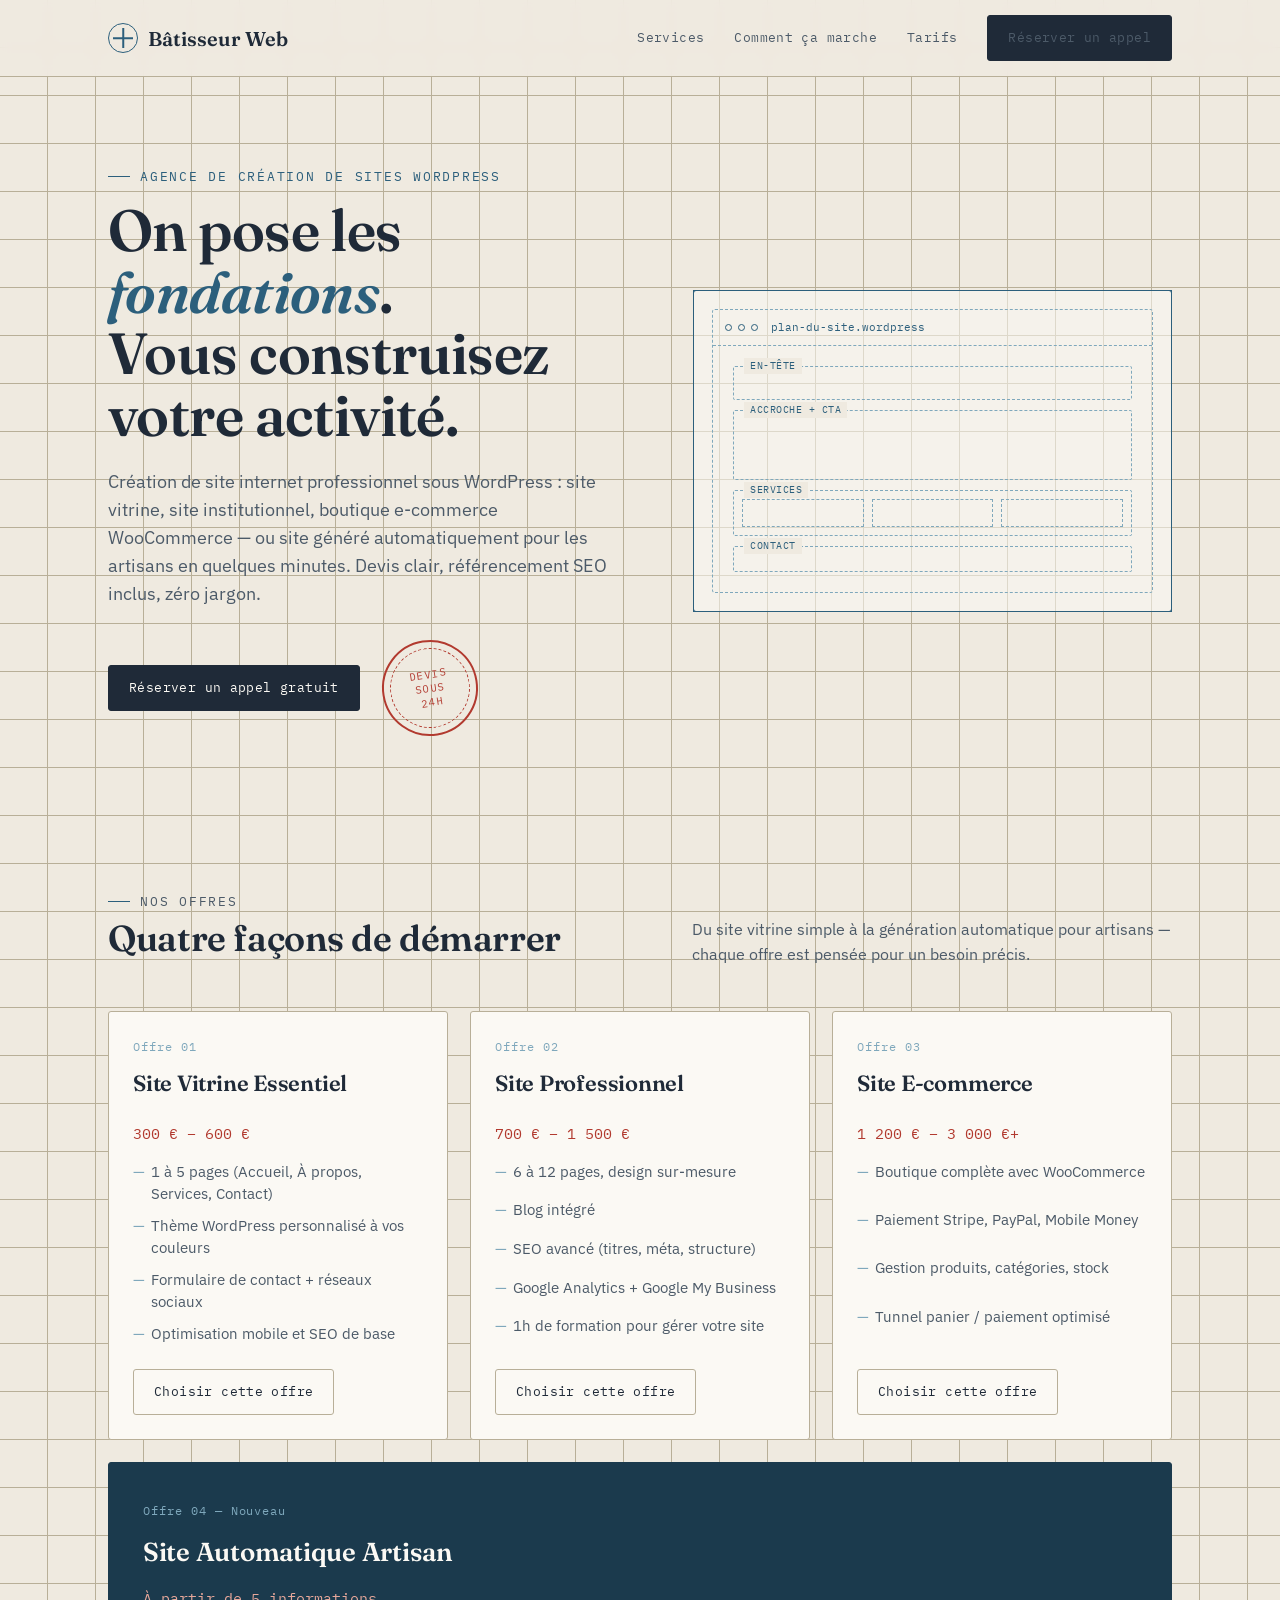
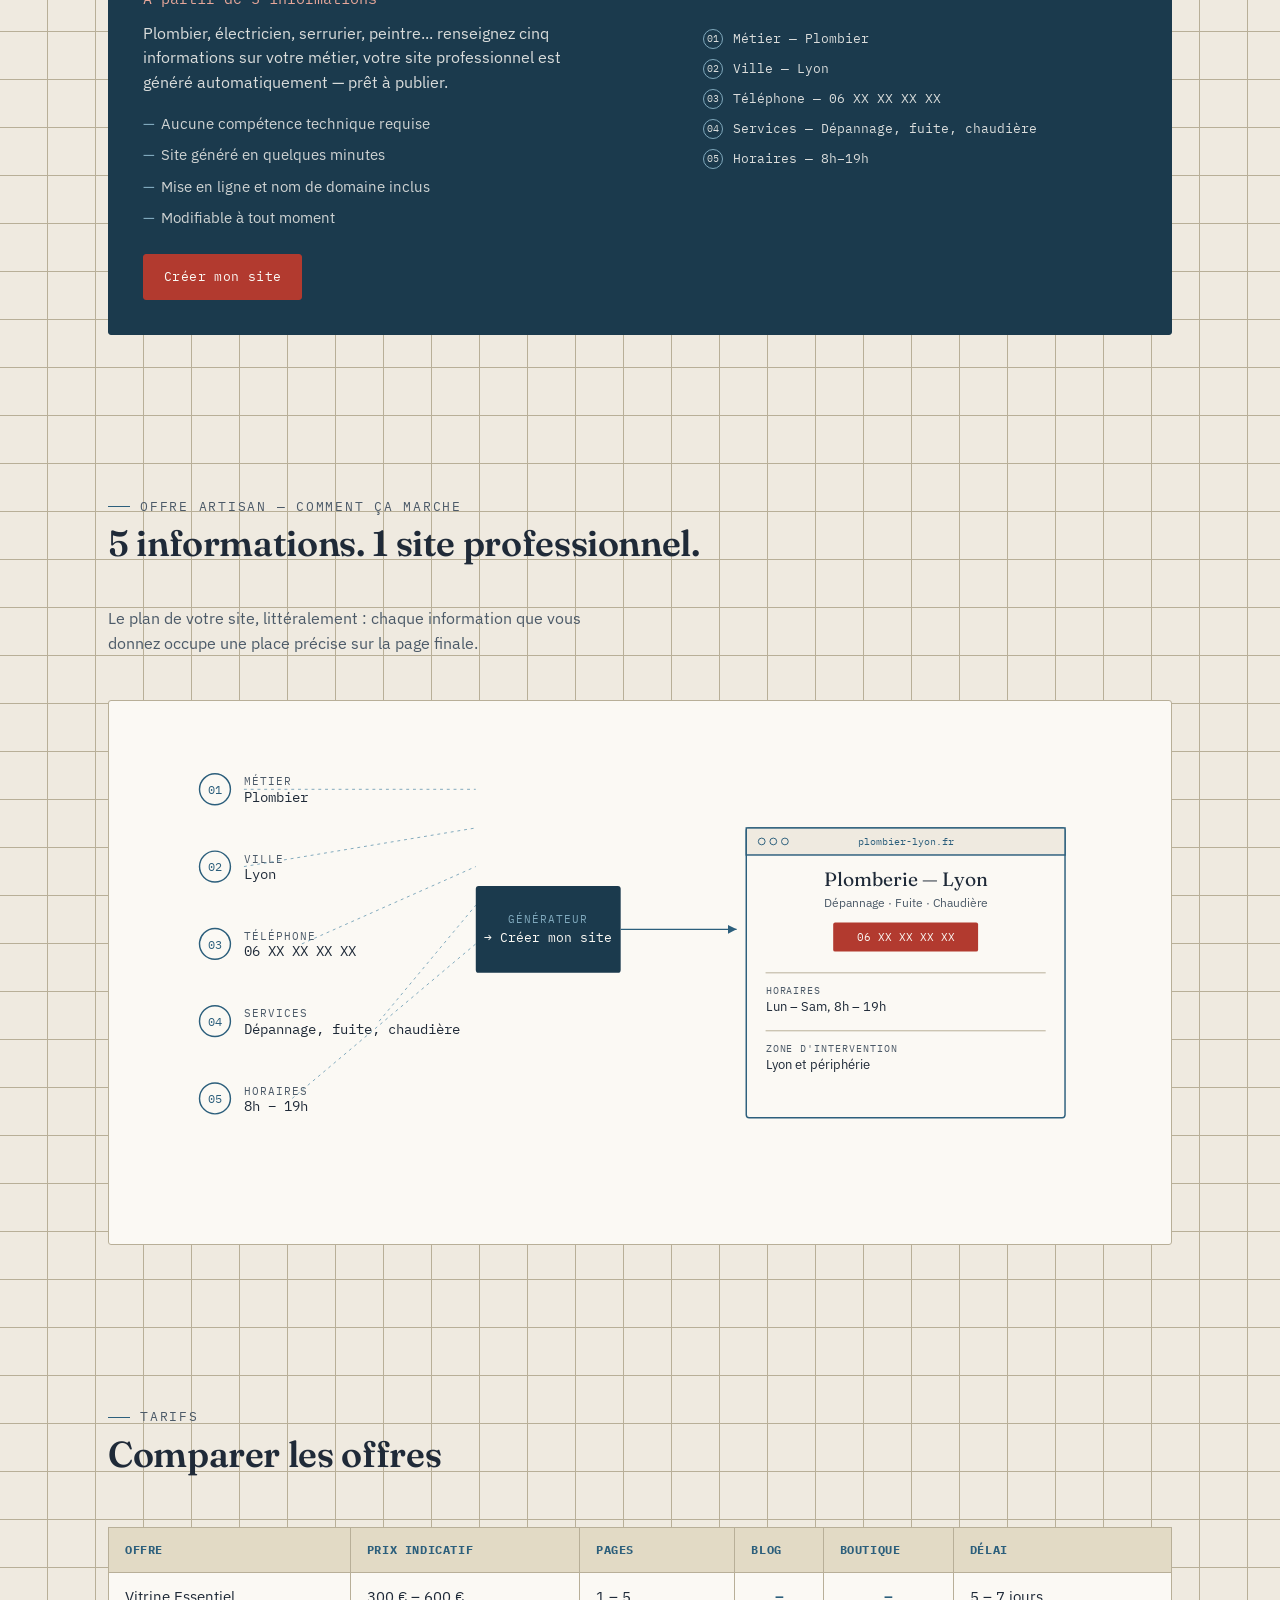
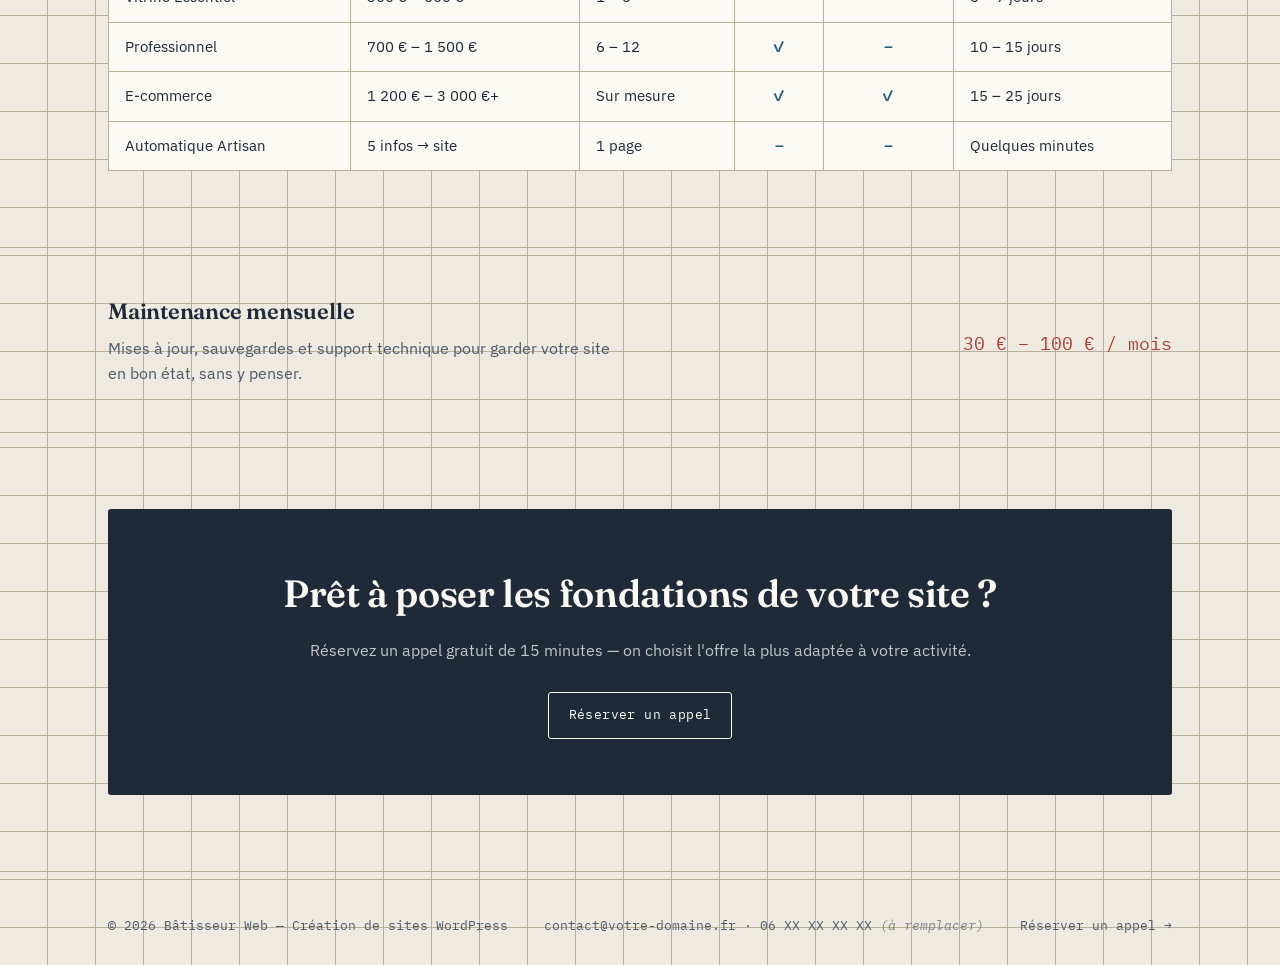
==== index.html @ 996fd353 "update profil" ====
<!DOCTYPE html>
<html lang="fr">
<head>
<meta charset="UTF-8">
<meta name="viewport" content="width=device-width, initial-scale=1.0">
<title>Création de Site WordPress Professionnel | Vitrine, E-commerce & Artisan — Bâtisseur Web</title>
<meta name="description" content="Agence de création de sites WordPress : site vitrine, site professionnel, boutique e-commerce et création automatique de site pour artisans (plombier, électricien, serrurier...). Devis gratuit sous 24h.">
<meta name="keywords" content="création site internet, création site wordpress, agence web, site vitrine professionnel, site e-commerce woocommerce, création site pour artisan, développeur wordpress, référencement seo, devis site internet gratuit">
<meta name="robots" content="index, follow">
<meta name="author" content="Bâtisseur Web">
<link rel="canonical" href="https://www.batisseur-web.fr/">

<!-- Open Graph / réseaux sociaux -->
<meta property="og:type" content="website">
<meta property="og:site_name" content="Bâtisseur Web">
<meta property="og:title" content="Création de Site WordPress Professionnel — Bâtisseur Web">
<meta property="og:description" content="Site vitrine, site professionnel, e-commerce ou site généré automatiquement pour artisans. Devis gratuit sous 24h.">
<meta property="og:url" content="https://www.batisseur-web.fr/">
<meta property="og:locale" content="fr_FR">
<meta name="twitter:card" content="summary">
<meta name="twitter:title" content="Création de Site WordPress Professionnel — Bâtisseur Web">
<meta name="twitter:description" content="Site vitrine, site professionnel, e-commerce ou site généré automatiquement pour artisans. Devis gratuit sous 24h.">

<!-- Chargement des polices sans bloquer le rendu (préconnexion + swap) -->
<link rel="preconnect" href="https://fonts.googleapis.com">
<link rel="preconnect" href="https://fonts.gstatic.com" crossorigin>
<link rel="preload" as="style" href="https://fonts.googleapis.com/css2?family=Fraunces:opsz,wght@9..144,400;9..144,600&family=IBM+Plex+Mono:wght@400;500;600&family=IBM+Plex+Sans:wght@400;500;600&display=swap">
<link rel="stylesheet" href="https://fonts.googleapis.com/css2?family=Fraunces:opsz,wght@9..144,400;9..144,600&family=IBM+Plex+Mono:wght@400;500;600&family=IBM+Plex+Sans:wght@400;500;600&display=swap" media="print" onload="this.media='all'">
<noscript><link rel="stylesheet" href="https://fonts.googleapis.com/css2?family=Fraunces:opsz,wght@9..144,400;9..144,600&family=IBM+Plex+Mono:wght@400;500;600&family=IBM+Plex+Sans:wght@400;500;600&display=swap"></noscript>

<link rel="stylesheet" href="styles.css">

<script type="application/ld+json">
{
  "@context": "https://schema.org",
  "@type": "ProfessionalService",
  "name": "Bâtisseur Web",
  "description": "Agence de création de sites WordPress : site vitrine, site professionnel, boutique e-commerce et génération automatique de site pour artisans.",
  "url": "https://www.batisseur-web.fr/",
  "areaServed": "FR",
  "priceRange": "300€ - 3000€",
  "makesOffer": [
    { "@type": "Offer", "itemOffered": { "@type": "Service", "name": "Site Vitrine Essentiel" } },
    { "@type": "Offer", "itemOffered": { "@type": "Service", "name": "Site Professionnel" } },
    { "@type": "Offer", "itemOffered": { "@type": "Service", "name": "Site E-commerce WooCommerce" } },
    { "@type": "Offer", "itemOffered": { "@type": "Service", "name": "Site Automatique pour Artisans" } }
  ]
}
</script>
</head>
<body>

<header class="site-header">
  <div class="wrap">
    <a href="index.html" class="logo"><span class="mark"></span>Bâtisseur Web</a>
    <nav class="main-nav" id="mainNav">
      <a href="#services">Services</a>
      <a href="#comment-ca-marche">Comment ça marche</a>
      <a href="#tarifs">Tarifs</a>
      <a href="reservation.html" class="btn btn-primary">Réserver un appel</a>
    </nav>
    <button class="nav-toggle" id="navToggle" aria-label="Ouvrir le menu" aria-expanded="false"><span></span></button>
  </div>
</header>

<main>

  <!-- HERO -->
  <section class="hero">
    <div class="wrap hero-grid">
      <div>
        <p class="eyebrow">Agence de création de sites WordPress</p>
        <h1>On pose les <em>fondations</em>.<br>Vous construisez votre activité.</h1>
        <p class="lead">Création de site internet professionnel sous WordPress : site vitrine, site institutionnel, boutique e-commerce WooCommerce — ou site généré automatiquement pour les artisans en quelques minutes. Devis clair, référencement SEO inclus, zéro jargon.</p>
        <div class="hero-ctas">
          <a href="reservation.html" class="btn btn-primary">Réserver un appel gratuit</a>
          <div class="stamp-badge">Devis<br>sous<br>24h</div>
        </div>
      </div>

      <div class="blueprint-card">
        <div class="corner-marks"><span></span><span></span><span></span><span></span></div>
        <div class="browser-frame">
          <div class="browser-bar"><span class="dot"></span><span class="dot"></span><span class="dot"></span>&nbsp;plan-du-site.wordpress</div>
          <div class="browser-body">
            <div class="bp-block header"><span class="tag">EN-TÊTE</span></div>
            <div class="bp-block hero-block"><span class="tag">ACCROCHE + CTA</span></div>
            <div class="bp-block grid3"><span class="tag">SERVICES</span><div></div><div></div><div></div></div>
            <div class="bp-block footer"><span class="tag">CONTACT</span></div>
          </div>
        </div>
      </div>
    </div>
  </section>

  <!-- SERVICES -->
  <section id="services">
    <div class="wrap">
      <div class="section-head">
        <div>
          <p class="eyebrow">Nos offres</p>
          <h2>Quatre façons de démarrer</h2>
        </div>
        <p>Du site vitrine simple à la génération automatique pour artisans — chaque offre est pensée pour un besoin précis.</p>
      </div>

      <div class="services-grid">

        <div class="card">
          <span class="num">Offre 01</span>
          <h3>Site Vitrine Essentiel</h3>
          <p class="price">300 € – 600 €</p>
          <ul>
            <li>1 à 5 pages (Accueil, À propos, Services, Contact)</li>
            <li>Thème WordPress personnalisé à vos couleurs</li>
            <li>Formulaire de contact + réseaux sociaux</li>
            <li>Optimisation mobile et SEO de base</li>
          </ul>
          <a href="reservation.html?offre=essentiel" class="btn btn-ghost">Choisir cette offre</a>
        </div>

        <div class="card">
          <span class="num">Offre 02</span>
          <h3>Site Professionnel</h3>
          <p class="price">700 € – 1 500 €</p>
          <ul>
            <li>6 à 12 pages, design sur-mesure</li>
            <li>Blog intégré</li>
            <li>SEO avancé (titres, méta, structure)</li>
            <li>Google Analytics + Google My Business</li>
            <li>1h de formation pour gérer votre site</li>
          </ul>
          <a href="reservation.html?offre=professionnel" class="btn btn-ghost">Choisir cette offre</a>
        </div>

        <div class="card">
          <span class="num">Offre 03</span>
          <h3>Site E-commerce</h3>
          <p class="price">1 200 € – 3 000 €+</p>
          <ul>
            <li>Boutique complète avec WooCommerce</li>
            <li>Paiement Stripe, PayPal, Mobile Money</li>
            <li>Gestion produits, catégories, stock</li>
            <li>Tunnel panier / paiement optimisé</li>
          </ul>
          <a href="reservation.html?offre=ecommerce" class="btn btn-ghost">Choisir cette offre</a>
        </div>

        <div class="card featured">
          <div>
            <span class="num">Offre 04 — Nouveau</span>
            <h3>Site Automatique Artisan</h3>
            <p class="price">À partir de 5 informations</p>
            <p style="color:rgba(251,249,244,.85); margin: -6px 0 18px; max-width:44ch;">Plombier, électricien, serrurier, peintre... renseignez cinq informations sur votre métier, votre site professionnel est généré automatiquement — prêt à publier.</p>
            <ul>
              <li>Aucune compétence technique requise</li>
              <li>Site généré en quelques minutes</li>
              <li>Mise en ligne et nom de domaine inclus</li>
              <li>Modifiable à tout moment</li>
            </ul>
            <a href="reservation.html?offre=artisan" class="btn btn-primary">Créer mon site</a>
          </div>
          <div class="mini-flow">
            <div class="row"><span class="dot">01</span> Métier — Plombier</div>
            <div class="row"><span class="dot">02</span> Ville — Lyon</div>
            <div class="row"><span class="dot">03</span> Téléphone — 06 XX XX XX XX</div>
            <div class="row"><span class="dot">04</span> Services — Dépannage, fuite, chaudière</div>
            <div class="row"><span class="dot">05</span> Horaires — 8h–19h</div>
          </div>
        </div>

      </div>
    </div>
  </section>

  <!-- COMMENT CA MARCHE -->
  <section id="comment-ca-marche">
    <div class="wrap">
      <div class="section-head">
        <div>
          <p class="eyebrow">Offre Artisan — comment ça marche</p>
          <h2>5 informations. 1 site professionnel.</h2>
        </div>
        <p>Le plan de votre site, littéralement : chaque information que vous donnez occupe une place précise sur la page finale.</p>
      </div>

      <div class="diagram">
        <svg viewBox="0 0 1000 480" xmlns="http://www.w3.org/2000/svg" role="img" aria-label="Schéma : cinq informations transmises génèrent automatiquement un site professionnel pour un plombier à Lyon">
          <defs>
            <marker id="arrow" markerWidth="8" markerHeight="8" refX="6" refY="3" orient="auto">
              <path d="M0,0 L6,3 L0,6 Z" fill="#2C5F7C"/>
            </marker>
          </defs>

          <!-- input nodes -->
          <g font-family="IBM Plex Mono, monospace" font-size="13">
            <!-- row template -->
            <g>
              <circle cx="60" cy="50" r="16" fill="none" stroke="#2C5F7C" stroke-width="1.5"/>
              <text x="60" y="55" text-anchor="middle" fill="#2C5F7C" font-size="12">01</text>
              <text x="90" y="46" fill="#4C5A68" font-size="11" letter-spacing="1">MÉTIER</text>
              <text x="90" y="63" fill="#1F2A38" font-size="14">Plombier</text>
              <line x1="90" y1="50" x2="330" y2="50" stroke="#7FA8BC" stroke-width="1" stroke-dasharray="3 4"/>
            </g>
            <g>
              <circle cx="60" cy="130" r="16" fill="none" stroke="#2C5F7C" stroke-width="1.5"/>
              <text x="60" y="135" text-anchor="middle" fill="#2C5F7C" font-size="12">02</text>
              <text x="90" y="126" fill="#4C5A68" font-size="11" letter-spacing="1">VILLE</text>
              <text x="90" y="143" fill="#1F2A38" font-size="14">Lyon</text>
              <line x1="90" y1="130" x2="330" y2="90" stroke="#7FA8BC" stroke-width="1" stroke-dasharray="3 4"/>
            </g>
            <g>
              <circle cx="60" cy="210" r="16" fill="none" stroke="#2C5F7C" stroke-width="1.5"/>
              <text x="60" y="215" text-anchor="middle" fill="#2C5F7C" font-size="12">03</text>
              <text x="90" y="206" fill="#4C5A68" font-size="11" letter-spacing="1">TÉLÉPHONE</text>
              <text x="90" y="223" fill="#1F2A38" font-size="14">06 XX XX XX XX</text>
              <line x1="150" y1="210" x2="330" y2="130" stroke="#7FA8BC" stroke-width="1" stroke-dasharray="3 4"/>
            </g>
            <g>
              <circle cx="60" cy="290" r="16" fill="none" stroke="#2C5F7C" stroke-width="1.5"/>
              <text x="60" y="295" text-anchor="middle" fill="#2C5F7C" font-size="12">04</text>
              <text x="90" y="286" fill="#4C5A68" font-size="11" letter-spacing="1">SERVICES</text>
              <text x="90" y="303" fill="#1F2A38" font-size="14">Dépannage, fuite, chaudière</text>
              <line x1="230" y1="290" x2="330" y2="170" stroke="#7FA8BC" stroke-width="1" stroke-dasharray="3 4"/>
            </g>
            <g>
              <circle cx="60" cy="370" r="16" fill="none" stroke="#2C5F7C" stroke-width="1.5"/>
              <text x="60" y="375" text-anchor="middle" fill="#2C5F7C" font-size="12">05</text>
              <text x="90" y="366" fill="#4C5A68" font-size="11" letter-spacing="1">HORAIRES</text>
              <text x="90" y="383" fill="#1F2A38" font-size="14">8h – 19h</text>
              <line x1="140" y1="370" x2="330" y2="210" stroke="#7FA8BC" stroke-width="1" stroke-dasharray="3 4"/>
            </g>
          </g>

          <!-- generator node -->
          <g>
            <rect x="330" y="150" width="150" height="90" rx="3" fill="#1B3A4D" />
            <text x="405" y="188" text-anchor="middle" fill="#7FA8BC" font-family="IBM Plex Mono, monospace" font-size="11" letter-spacing="1">GÉNÉRATEUR</text>
            <text x="405" y="208" text-anchor="middle" fill="#FBF9F4" font-family="IBM Plex Mono, monospace" font-size="13">→ Créer mon site</text>
            <line x1="480" y1="195" x2="600" y2="195" stroke="#2C5F7C" stroke-width="1.5" marker-end="url(#arrow)"/>
          </g>

          <!-- output browser mock -->
          <g>
            <rect x="610" y="90" width="330" height="300" rx="3" fill="#FBF9F4" stroke="#2C5F7C" stroke-width="1.5"/>
            <rect x="610" y="90" width="330" height="28" fill="#EFEAE0" stroke="#2C5F7C" stroke-width="1.5"/>
            <circle cx="626" cy="104" r="3.5" fill="none" stroke="#2C5F7C"/>
            <circle cx="638" cy="104" r="3.5" fill="none" stroke="#2C5F7C"/>
            <circle cx="650" cy="104" r="3.5" fill="none" stroke="#2C5F7C"/>
            <text x="775" y="108" text-anchor="middle" font-family="IBM Plex Mono, monospace" font-size="10" fill="#2C5F7C">plombier-lyon.fr</text>

            <text x="775" y="150" text-anchor="middle" font-family="Fraunces, serif" font-size="20" fill="#1F2A38">Plomberie — Lyon</text>
            <text x="775" y="172" text-anchor="middle" font-family="IBM Plex Sans, sans-serif" font-size="12" fill="#4C5A68">Dépannage · Fuite · Chaudière</text>

            <rect x="700" y="188" width="150" height="30" rx="2" fill="#B23A2F"/>
            <text x="775" y="207" text-anchor="middle" font-family="IBM Plex Mono, monospace" font-size="11" fill="#FBF9F4">06 XX XX XX XX</text>

            <line x1="630" y1="240" x2="920" y2="240" stroke="#B8AF98" stroke-width="1"/>
            <text x="630" y="262" font-family="IBM Plex Mono, monospace" font-size="10" fill="#4C5A68" letter-spacing="1">HORAIRES</text>
            <text x="630" y="280" font-family="IBM Plex Sans, sans-serif" font-size="13" fill="#1F2A38">Lun – Sam, 8h – 19h</text>

            <line x1="630" y1="300" x2="920" y2="300" stroke="#B8AF98" stroke-width="1"/>
            <text x="630" y="322" font-family="IBM Plex Mono, monospace" font-size="10" fill="#4C5A68" letter-spacing="1">ZONE D'INTERVENTION</text>
            <text x="630" y="340" font-family="IBM Plex Sans, sans-serif" font-size="13" fill="#1F2A38">Lyon et périphérie</text>
          </g>
        </svg>
      </div>
    </div>
  </section>

  <!-- TARIFS / COMPARATIF -->
  <section id="tarifs">
    <div class="wrap">
      <div class="section-head">
        <div>
          <p class="eyebrow">Tarifs</p>
          <h2>Comparer les offres</h2>
        </div>
      </div>

      <table class="compare">
        <thead>
          <tr>
            <th>Offre</th>
            <th>Prix indicatif</th>
            <th>Pages</th>
            <th>Blog</th>
            <th>Boutique</th>
            <th>Délai</th>
          </tr>
        </thead>
        <tbody>
          <tr>
            <td data-label="Offre">Vitrine Essentiel</td>
            <td data-label="Prix indicatif">300 € – 600 €</td>
            <td data-label="Pages">1 – 5</td>
            <td class="check" data-label="Blog">–</td>
            <td class="check" data-label="Boutique">–</td>
            <td data-label="Délai">5 – 7 jours</td>
          </tr>
          <tr>
            <td data-label="Offre">Professionnel</td>
            <td data-label="Prix indicatif">700 € – 1 500 €</td>
            <td data-label="Pages">6 – 12</td>
            <td class="check" data-label="Blog">✓</td>
            <td class="check" data-label="Boutique">–</td>
            <td data-label="Délai">10 – 15 jours</td>
          </tr>
          <tr>
            <td data-label="Offre">E-commerce</td>
            <td data-label="Prix indicatif">1 200 € – 3 000 €+</td>
            <td data-label="Pages">Sur mesure</td>
            <td class="check" data-label="Blog">✓</td>
            <td class="check" data-label="Boutique">✓</td>
            <td data-label="Délai">15 – 25 jours</td>
          </tr>
          <tr>
            <td data-label="Offre">Automatique Artisan</td>
            <td data-label="Prix indicatif">5 infos → site</td>
            <td data-label="Pages">1 page</td>
            <td class="check" data-label="Blog">–</td>
            <td class="check" data-label="Boutique">–</td>
            <td data-label="Délai">Quelques minutes</td>
          </tr>
        </tbody>
      </table>
    </div>
  </section>

  <!-- MAINTENANCE -->
  <section class="strip">
    <div class="wrap">
      <div>
        <h3>Maintenance mensuelle</h3>
        <p>Mises à jour, sauvegardes et support technique pour garder votre site en bon état, sans y penser.</p>
      </div>
      <div>
        <p class="price" style="font-family: var(--font-mono); color: var(--stamp); font-size: 18px;">30 € – 100 € / mois</p>
      </div>
    </div>
  </section>

  <!-- CTA -->
  <section>
    <div class="wrap">
      <div class="cta-banner">
        <h2>Prêt à poser les fondations de votre site ?</h2>
        <p>Réservez un appel gratuit de 15 minutes — on choisit l'offre la plus adaptée à votre activité.</p>
        <a href="reservation.html" class="btn btn-stamp" style="border-color:#fff; color:#fff;">Réserver un appel</a>
      </div>
    </div>
  </section>

</main>

<footer>
  <div class="wrap">
    <span>© 2026 Bâtisseur Web — Création de sites WordPress</span>
    <span>contact@votre-domaine.fr · 06 XX XX XX XX <em style="opacity:.7">(à remplacer)</em></span>
    <a href="reservation.html">Réserver un appel →</a>
  </div>
</footer>

<script src="script.js"></script>
</body>
</html>
---- styles.css ----
/* =========================================================
   Bâtisseur Web — design tokens
   Concept: architect's blueprint / cahier des charges
   ========================================================= */

/* Fonts are loaded from <link> tags in <head> (preconnect + swap)
   instead of @import here, so the CSS itself never blocks on a
   second network round-trip — better First Contentful Paint. */

:root{
  --paper: #EFEAE0;
  --paper-dark: #E2DAC5;
  --ink: #1F2A38;
  --ink-soft: #4C5A68;
  --blueprint: #2C5F7C;
  --blueprint-deep: #1B3A4D;
  --blueprint-light: #7FA8BC;
  --stamp: #B23A2F;
  --stamp-dark: #8C2C22;
  --line: #B8AF98;
  --white: #FBF9F4;

  --font-display: 'Fraunces', serif;
  --font-mono: 'IBM Plex Mono', monospace;
  --font-body: 'IBM Plex Sans', sans-serif;

  --radius: 3px;
}

*{ box-sizing: border-box; }
html{ scroll-behavior: smooth; }

body{
  margin:0;
  background: var(--paper);
  color: var(--ink);
  font-family: var(--font-body);
  font-size: 16px;
  line-height: 1.55;
  background-image:
    linear-gradient(var(--line) 1px, transparent 1px),
    linear-gradient(90deg, var(--line) 1px, transparent 1px);
  background-size: 48px 48px;
  background-position: -1px -1px;
}

img{ max-width:100%; display:block; }
a{ color: inherit; }

.wrap{
  max-width: 1120px;
  margin: 0 auto;
  padding: 0 28px;
}

/* -------------------- Eyebrow / labels -------------------- */
.eyebrow{
  font-family: var(--font-mono);
  font-size: 12.5px;
  letter-spacing: .14em;
  text-transform: uppercase;
  color: var(--blueprint);
  display:flex;
  align-items:center;
  gap:10px;
  margin: 0 0 14px 0;
}
.eyebrow::before{
  content:"";
  width: 22px;
  height: 1px;
  background: var(--blueprint);
  display:inline-block;
}

h1,h2,h3{
  font-family: var(--font-display);
  font-weight: 600;
  margin: 0;
  color: var(--ink);
  letter-spacing: -0.01em;
}

/* -------------------- Header -------------------- */
.site-header{
  position: sticky;
  top:0;
  z-index: 50;
  background: rgba(239,234,224,.92);
  backdrop-filter: blur(6px);
  border-bottom: 1px solid var(--line);
}
.site-header .wrap{
  display:flex;
  align-items:center;
  justify-content:space-between;
  height: 76px;
}
.logo{
  display:flex;
  align-items:center;
  gap:10px;
  font-family: var(--font-display);
  font-weight:600;
  font-size: 20px;
  text-decoration:none;
  color: var(--ink);
}
.logo .mark{
  width: 30px; height: 30px;
  border: 1.5px solid var(--blueprint);
  border-radius: 50%;
  position: relative;
  flex-shrink:0;
}
.logo .mark::before, .logo .mark::after{
  content:"";
  position:absolute;
  background: var(--blueprint);
}
.logo .mark::before{ top:50%; left:4px; right:4px; height:1.5px; transform:translateY(-50%); }
.logo .mark::after{ left:50%; top:4px; bottom:4px; width:1.5px; transform:translateX(-50%); }

nav.main-nav{
  display:flex;
  align-items:center;
  gap: 30px;
}
nav.main-nav a{
  font-family: var(--font-mono);
  font-size: 13px;
  text-decoration:none;
  color: var(--ink-soft);
  letter-spacing:.03em;
  transition: color .15s ease;
}
nav.main-nav a:hover, nav.main-nav a:focus-visible{ color: var(--blueprint); }

.btn{
  display:inline-flex;
  align-items:center;
  gap:8px;
  font-family: var(--font-mono);
  font-size: 13px;
  letter-spacing:.03em;
  text-decoration:none;
  padding: 12px 20px;
  border-radius: var(--radius);
  border: 1.5px solid var(--ink);
  cursor:pointer;
  transition: transform .15s ease, background .15s ease, color .15s ease;
}
.btn:focus-visible{ outline: 2px solid var(--blueprint); outline-offset: 3px; }
.btn-primary{
  background: var(--ink);
  color: var(--white);
  border-color: var(--ink);
}
.btn-primary:hover{ background: var(--blueprint-deep); border-color: var(--blueprint-deep); transform: translateY(-1px); }
.btn-stamp{
  background: transparent;
  color: var(--stamp);
  border-color: var(--stamp);
}
.btn-stamp:hover{ background: var(--stamp); color: var(--white); transform: translateY(-1px); }
.btn-ghost{
  background: transparent;
  border-color: var(--line);
  color: var(--ink);
}
.btn-ghost:hover{ border-color: var(--ink); }

.nav-toggle{
  display:none;
  background:none;
  border: 1.5px solid var(--ink);
  border-radius: var(--radius);
  width: 40px; height: 36px;
  cursor:pointer;
  position: relative;
}
.nav-toggle span, .nav-toggle span::before, .nav-toggle span::after{
  content:"";
  position:absolute;
  left:9px; right:9px;
  height:1.5px;
  background: var(--ink);
}
.nav-toggle span{ top:50%; transform: translateY(-50%); }
.nav-toggle span::before{ top:-7px; }
.nav-toggle span::after{ top:7px; }

/* -------------------- Hero -------------------- */
.hero{
  padding: 90px 0 70px;
  position: relative;
}
.hero-grid{
  display:grid;
  grid-template-columns: 1.05fr .95fr;
  gap: 56px;
  align-items:center;
}
.hero h1{
  font-size: clamp(34px, 4.6vw, 58px);
  line-height: 1.06;
}
.hero h1 em{
  font-style: italic;
  color: var(--blueprint);
}
.hero p.lead{
  font-size: 18px;
  color: var(--ink-soft);
  max-width: 46ch;
  margin: 22px 0 32px;
}
.hero-ctas{
  display:flex;
  align-items:center;
  gap: 22px;
  flex-wrap: wrap;
}

/* stamp badge */
.stamp-badge{
  width: 96px; height: 96px;
  border: 2px solid var(--stamp);
  border-radius: 50%;
  display:flex;
  align-items:center;
  justify-content:center;
  text-align:center;
  font-family: var(--font-mono);
  font-size: 10.5px;
  letter-spacing: .06em;
  text-transform: uppercase;
  color: var(--stamp);
  transform: rotate(-9deg);
  line-height: 1.35;
  flex-shrink:0;
  position: relative;
}
.stamp-badge::before{
  content:"";
  position:absolute;
  inset: 6px;
  border: 1px dashed var(--stamp);
  border-radius: 50%;
}

/* hero blueprint mock */
.blueprint-card{
  border: 1.5px solid var(--blueprint);
  background: rgba(251,249,244,.55);
  border-radius: var(--radius);
  padding: 18px;
  position:relative;
}
.blueprint-card::before, .blueprint-card::after,
.corner-tl, .corner-br{
  content:"";
}
.corner-marks span{
  position:absolute;
  width: 14px; height: 14px;
  border: 1.5px solid var(--blueprint);
}
.corner-marks span:nth-child(1){ top:-1px; left:-1px; border-right:none; border-bottom:none; }
.corner-marks span:nth-child(2){ top:-1px; right:-1px; border-left:none; border-bottom:none; }
.corner-marks span:nth-child(3){ bottom:-1px; left:-1px; border-right:none; border-top:none; }
.corner-marks span:nth-child(4){ bottom:-1px; right:-1px; border-left:none; border-top:none; }

.browser-frame{
  border: 1.5px dashed var(--blueprint-light);
  border-radius: var(--radius);
  overflow: hidden;
}
.browser-bar{
  display:flex;
  gap:6px;
  align-items:center;
  padding: 9px 12px;
  border-bottom: 1.5px dashed var(--blueprint-light);
  font-family: var(--font-mono);
  font-size: 11px;
  color: var(--blueprint);
}
.browser-bar .dot{ width:7px; height:7px; border-radius:50%; border:1.2px solid var(--blueprint); }
.browser-body{ padding: 20px; display:grid; gap: 10px; }
.bp-block{
  border: 1px dashed var(--blueprint-light);
  border-radius: 2px;
  position: relative;
  padding: 10px 12px;
}
.bp-block .tag{
  position:absolute;
  top:-9px; left:10px;
  background: var(--paper);
  padding: 0 6px;
  font-family: var(--font-mono);
  font-size: 10px;
  color: var(--blueprint);
  letter-spacing:.05em;
}
.bp-block.header{ height: 34px; }
.bp-block.hero-block{ height: 70px; }
.bp-block.grid3{ display:grid; grid-template-columns: repeat(3,1fr); gap:8px; height: 46px; padding:8px; }
.bp-block.grid3 > div{ border:1px dashed var(--blueprint-light); }
.bp-block.footer{ height: 26px; }

/* -------------------- Sections -------------------- */
section{ padding: 76px 0; }
.section-head{
  display:flex;
  align-items:flex-end;
  justify-content:space-between;
  gap: 24px;
  margin-bottom: 44px;
  flex-wrap: wrap;
}
.section-head h2{ font-size: clamp(26px,3vw,36px); }
.section-head p{ color: var(--ink-soft); max-width: 48ch; margin: 10px 0 0; }

/* -------------------- Service cards -------------------- */
.services-grid{
  display:grid;
  grid-template-columns: repeat(3, 1fr);
  gap: 22px;
}
.card{
  background: var(--white);
  border: 1px solid var(--line);
  border-radius: var(--radius);
  padding: 26px 24px 24px;
  display:flex;
  flex-direction:column;
  position: relative;
  transition: border-color .15s ease, transform .15s ease;
}
.card:hover{ border-color: var(--blueprint); transform: translateY(-2px); }
.card .num{
  font-family: var(--font-mono);
  font-size: 12px;
  color: var(--blueprint-light);
  letter-spacing:.08em;
}
.card h3{ font-size: 22px; margin: 10px 0 6px; }
.card .price{
  font-family: var(--font-mono);
  color: var(--stamp);
  font-size: 15px;
  margin-bottom: 16px;
}
.card ul{
  list-style:none;
  padding:0;
  margin: 0 0 24px;
  display:grid;
  gap: 9px;
  flex-grow:1;
}
.card ul li{
  font-size: 14.5px;
  color: var(--ink-soft);
  padding-left: 18px;
  position: relative;
}
.card ul li::before{
  content:"—";
  position:absolute;
  left:0;
  color: var(--blueprint-light);
}
.card .btn{ align-self:flex-start; }

/* featured artisan card */
.card.featured{
  grid-column: 1 / -1;
  background: var(--blueprint-deep);
  color: var(--white);
  border-color: var(--blueprint-deep);
  display:grid;
  grid-template-columns: 1.1fr .9fr;
  gap: 30px;
  padding: 34px;
}
.card.featured .num{ color: var(--blueprint-light); }
.card.featured h3{ color: var(--white); font-size: 26px; }
.card.featured .price{ color: #E7A79A; }
.card.featured ul li{ color: rgba(251,249,244,.8); }
.card.featured ul li::before{ color: var(--blueprint-light); }
.card.featured .btn-primary{ background: var(--stamp); border-color: var(--stamp); color: var(--white); }
.card.featured .btn-primary:hover{ background: var(--stamp-dark); border-color: var(--stamp-dark); }

.mini-flow{
  display:flex;
  flex-direction:column;
  gap: 10px;
  justify-content:center;
}
.mini-flow .row{
  display:flex;
  align-items:center;
  gap: 10px;
  font-family: var(--font-mono);
  font-size: 12.5px;
  color: rgba(251,249,244,.85);
}
.mini-flow .row .dot{
  width: 20px; height:20px;
  border-radius:50%;
  border: 1px solid var(--blueprint-light);
  display:flex; align-items:center; justify-content:center;
  font-size: 10px;
  flex-shrink:0;
}

/* -------------------- How it works / blueprint diagram -------------------- */
.diagram{
  border: 1px solid var(--line);
  background: var(--white);
  border-radius: var(--radius);
  padding: 40px clamp(16px,4vw,48px);
  overflow-x:auto;
}
.diagram svg{ display:block; margin: 0 auto; }

/* -------------------- Table -------------------- */
.compare{
  width:100%;
  border-collapse: collapse;
  font-size: 14.5px;
  background: var(--white);
  border: 1px solid var(--line);
}
.compare th, .compare td{
  border: 1px solid var(--line);
  padding: 13px 16px;
  text-align:left;
}
.compare thead th{
  font-family: var(--font-mono);
  font-size: 12px;
  letter-spacing:.05em;
  text-transform:uppercase;
  color: var(--blueprint);
  background: var(--paper-dark);
}
.compare td.check{ text-align:center; color: var(--blueprint); font-weight:600; }

/* -------------------- Maintenance strip -------------------- */
.strip{
  border-top: 1px solid var(--line);
  border-bottom: 1px solid var(--line);
  padding: 46px 0;
}
.strip .wrap{
  display:flex;
  align-items:center;
  justify-content:space-between;
  gap: 30px;
  flex-wrap:wrap;
}
.strip h3{ font-size: 22px; }
.strip p{ color: var(--ink-soft); margin: 8px 0 0; max-width: 52ch; }

/* -------------------- CTA banner -------------------- */
.cta-banner{
  background: var(--ink);
  color: var(--white);
  border-radius: var(--radius);
  padding: 56px clamp(24px,5vw,64px);
  text-align:center;
  position: relative;
}
.cta-banner h2{ color: var(--white); font-size: clamp(26px,3.4vw,38px); }
.cta-banner p{ color: rgba(251,249,244,.75); margin: 14px 0 30px; }

/* -------------------- Footer -------------------- */
footer{
  border-top: 1px solid var(--line);
  padding: 44px 0 30px;
}
footer .wrap{
  display:flex;
  justify-content:space-between;
  gap: 24px;
  flex-wrap:wrap;
  font-family: var(--font-mono);
  font-size: 12.5px;
  color: var(--ink-soft);
}
footer a{ text-decoration:none; }
footer a:hover{ color: var(--blueprint); }

/* -------------------- Booking form (reservation.html) -------------------- */
.booking-wrap{
  display:grid;
  grid-template-columns: .95fr 1.15fr;
  gap: 50px;
  align-items:flex-start;
}
.booking-info h1{ font-size: clamp(30px,4vw,44px); margin-bottom: 16px; }
.booking-info p{ color: var(--ink-soft); max-width: 42ch; }
.info-list{ list-style:none; padding:0; margin: 30px 0 0; display:grid; gap:16px; }
.info-list li{
  display:flex; gap:12px; align-items:flex-start;
  font-size: 14.5px; color: var(--ink-soft);
}
.info-list .idx{
  font-family: var(--font-mono);
  color: var(--blueprint);
  font-size: 12px;
  border: 1px solid var(--blueprint-light);
  border-radius: 50%;
  width: 22px; height:22px;
  display:flex; align-items:center; justify-content:center;
  flex-shrink:0;
}

form.booking-form{
  background: var(--white);
  border: 1px solid var(--line);
  border-radius: var(--radius);
  padding: 34px;
}
.field{ margin-bottom: 20px; }
.field label{
  display:block;
  font-family: var(--font-mono);
  font-size: 12px;
  letter-spacing:.05em;
  text-transform:uppercase;
  color: var(--ink-soft);
  margin-bottom: 8px;
}
.field input, .field select, .field textarea{
  width:100%;
  font-family: var(--font-body);
  font-size: 15px;
  padding: 12px 13px;
  border: 1.3px solid var(--line);
  border-radius: 2px;
  background: var(--paper);
  color: var(--ink);
}
.field input:focus, .field select:focus, .field textarea:focus{
  outline: none;
  border-color: var(--blueprint);
  background: var(--white);
}
.field textarea{ resize: vertical; min-height: 100px; }
.field-row{ display:grid; grid-template-columns: 1fr 1fr; gap: 16px; }

fieldset.artisan-fields{
  border: 1px dashed var(--blueprint-light);
  border-radius: 2px;
  padding: 18px 18px 4px;
  margin: 0 0 22px;
  display:none;
}
fieldset.artisan-fields.active{ display:block; }
fieldset.artisan-fields legend{
  font-family: var(--font-mono);
  font-size: 11.5px;
  color: var(--blueprint);
  padding: 0 8px;
  letter-spacing:.05em;
  text-transform: uppercase;
}

.form-note{
  font-family: var(--font-mono);
  font-size: 12px;
  color: var(--ink-soft);
  margin-top: 14px;
}

.confirm-box{
  display:none;
  border: 1.5px solid var(--blueprint);
  border-radius: var(--radius);
  padding: 26px;
  text-align:center;
  background: var(--paper-dark);
}
.confirm-box.active{ display:block; }
.confirm-box .stamp-badge{ margin: 0 auto 16px; }
.confirm-box h3{ font-size: 20px; }
.confirm-box p{ color: var(--ink-soft); margin: 10px 0 0; }

/* -------------------- Responsive -------------------- */
@media (max-width: 880px){
  nav.main-nav{
    position:absolute;
    top:76px; left:0; right:0;
    background: var(--paper);
    border-bottom: 1px solid var(--line);
    flex-direction:column;
    align-items:flex-start;
    padding: 20px 28px 28px;
    gap: 18px;
    display:none;
  }
  nav.main-nav.open{ display:flex; }
  .nav-toggle{ display:block; }
  .hero-grid{ grid-template-columns: 1fr; }
  .services-grid{ grid-template-columns: 1fr; }
  .card.featured{ grid-template-columns: 1fr; }
  .booking-wrap{ grid-template-columns: 1fr; }
  .field-row{ grid-template-columns: 1fr; }
}

/* Comparison table -> stacked cards on narrow screens, so nothing
   overflows or forces horizontal scrolling on mobile. */
@media (max-width: 700px){
  .compare{ border: none; }
  .compare thead{
    position:absolute;
    width:1px; height:1px;
    overflow:hidden;
    clip: rect(0 0 0 0);
    white-space:nowrap;
  }
  .compare, .compare tbody, .compare tr, .compare td{ display:block; width:100%; }
  .compare tr{
    border: 1px solid var(--line);
    border-radius: var(--radius);
    margin-bottom: 14px;
    overflow:hidden;
    background: var(--white);
  }
  .compare td{
    border: none;
    border-bottom: 1px solid var(--line);
    display:flex;
    align-items:center;
    justify-content:space-between;
    gap: 14px;
    padding: 12px 16px;
    text-align:right;
  }
  .compare td:first-child{
    background: var(--paper-dark);
    font-family: var(--font-display);
    font-weight: 600;
    justify-content:flex-start;
    text-align:left;
  }
  .compare td:first-child::before{ content:none; }
  .compare tr td:last-child{ border-bottom:none; }
  .compare td::before{
    content: attr(data-label);
    font-family: var(--font-mono);
    font-size: 11px;
    letter-spacing:.05em;
    text-transform: uppercase;
    color: var(--blueprint);
    text-align:left;
  }
}

@media (prefers-reduced-motion: reduce){
  *{ transition: none !important; scroll-behavior: auto !important; }
}
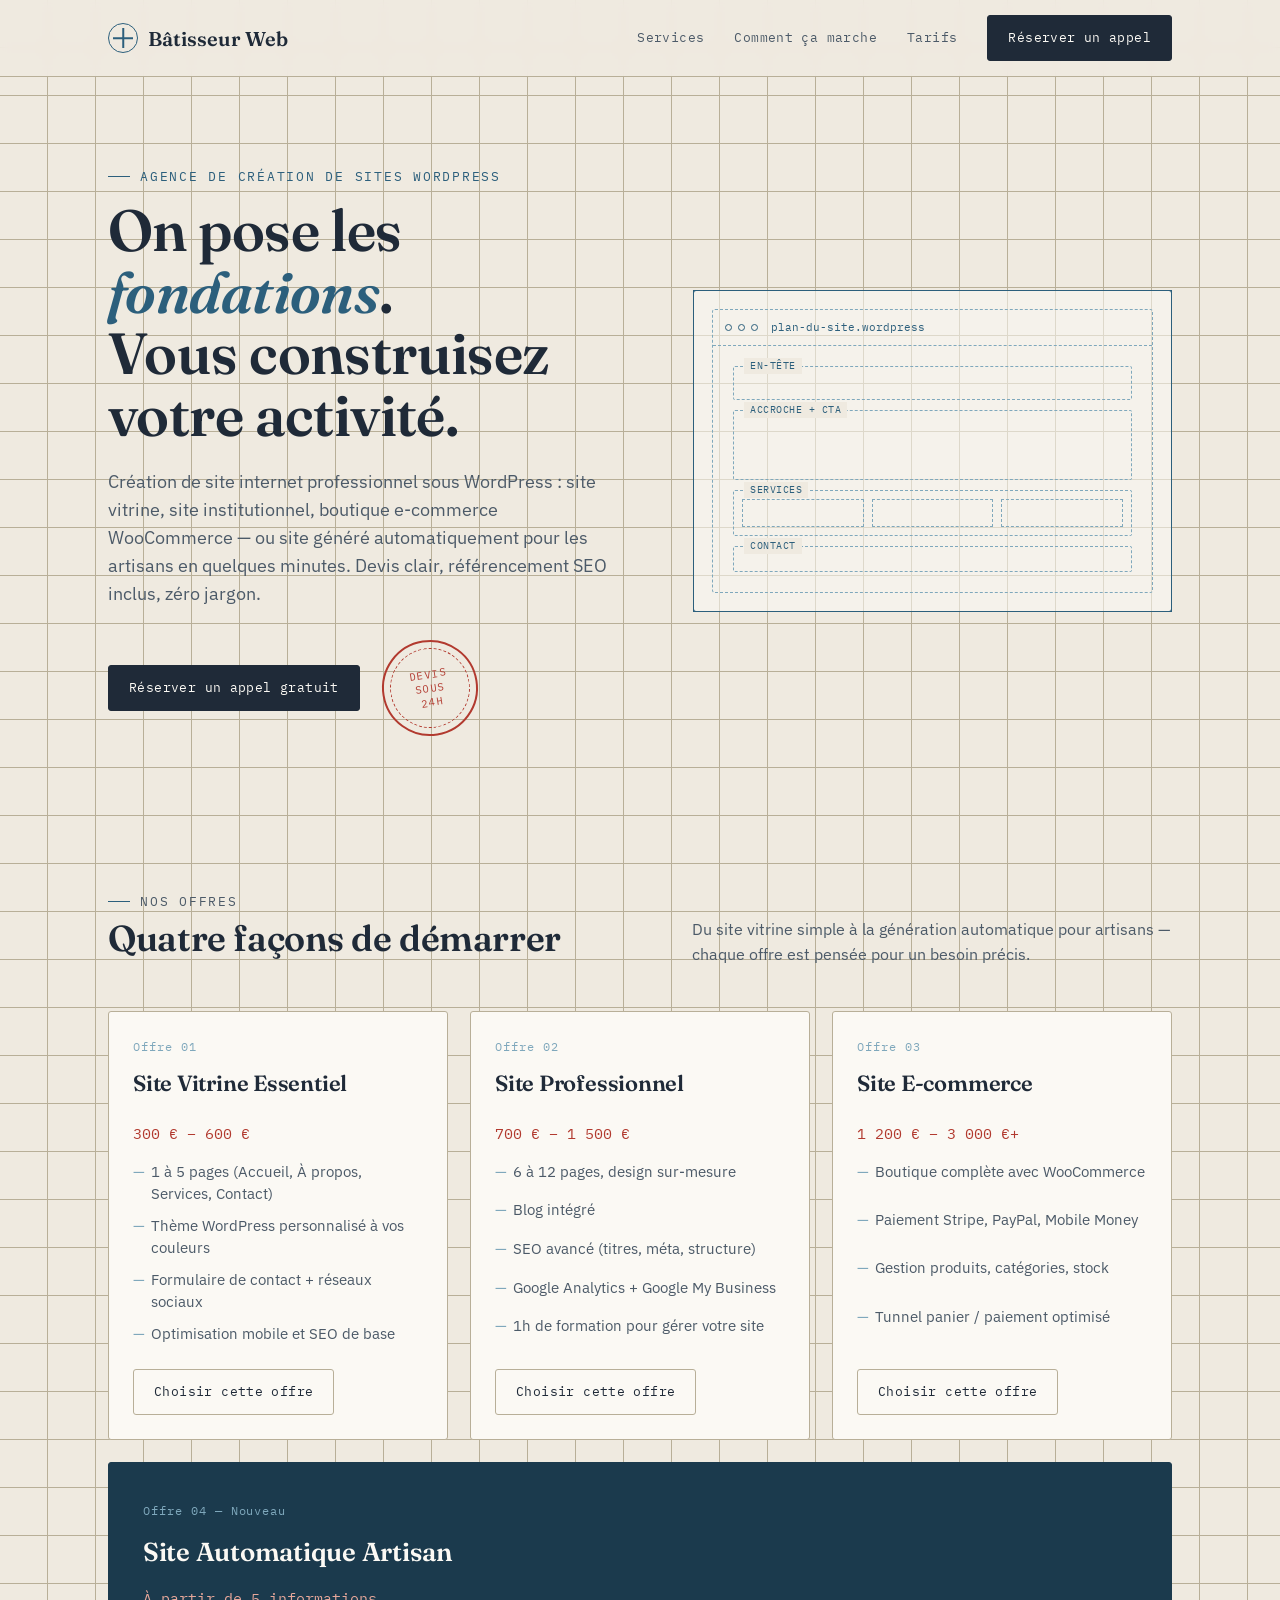
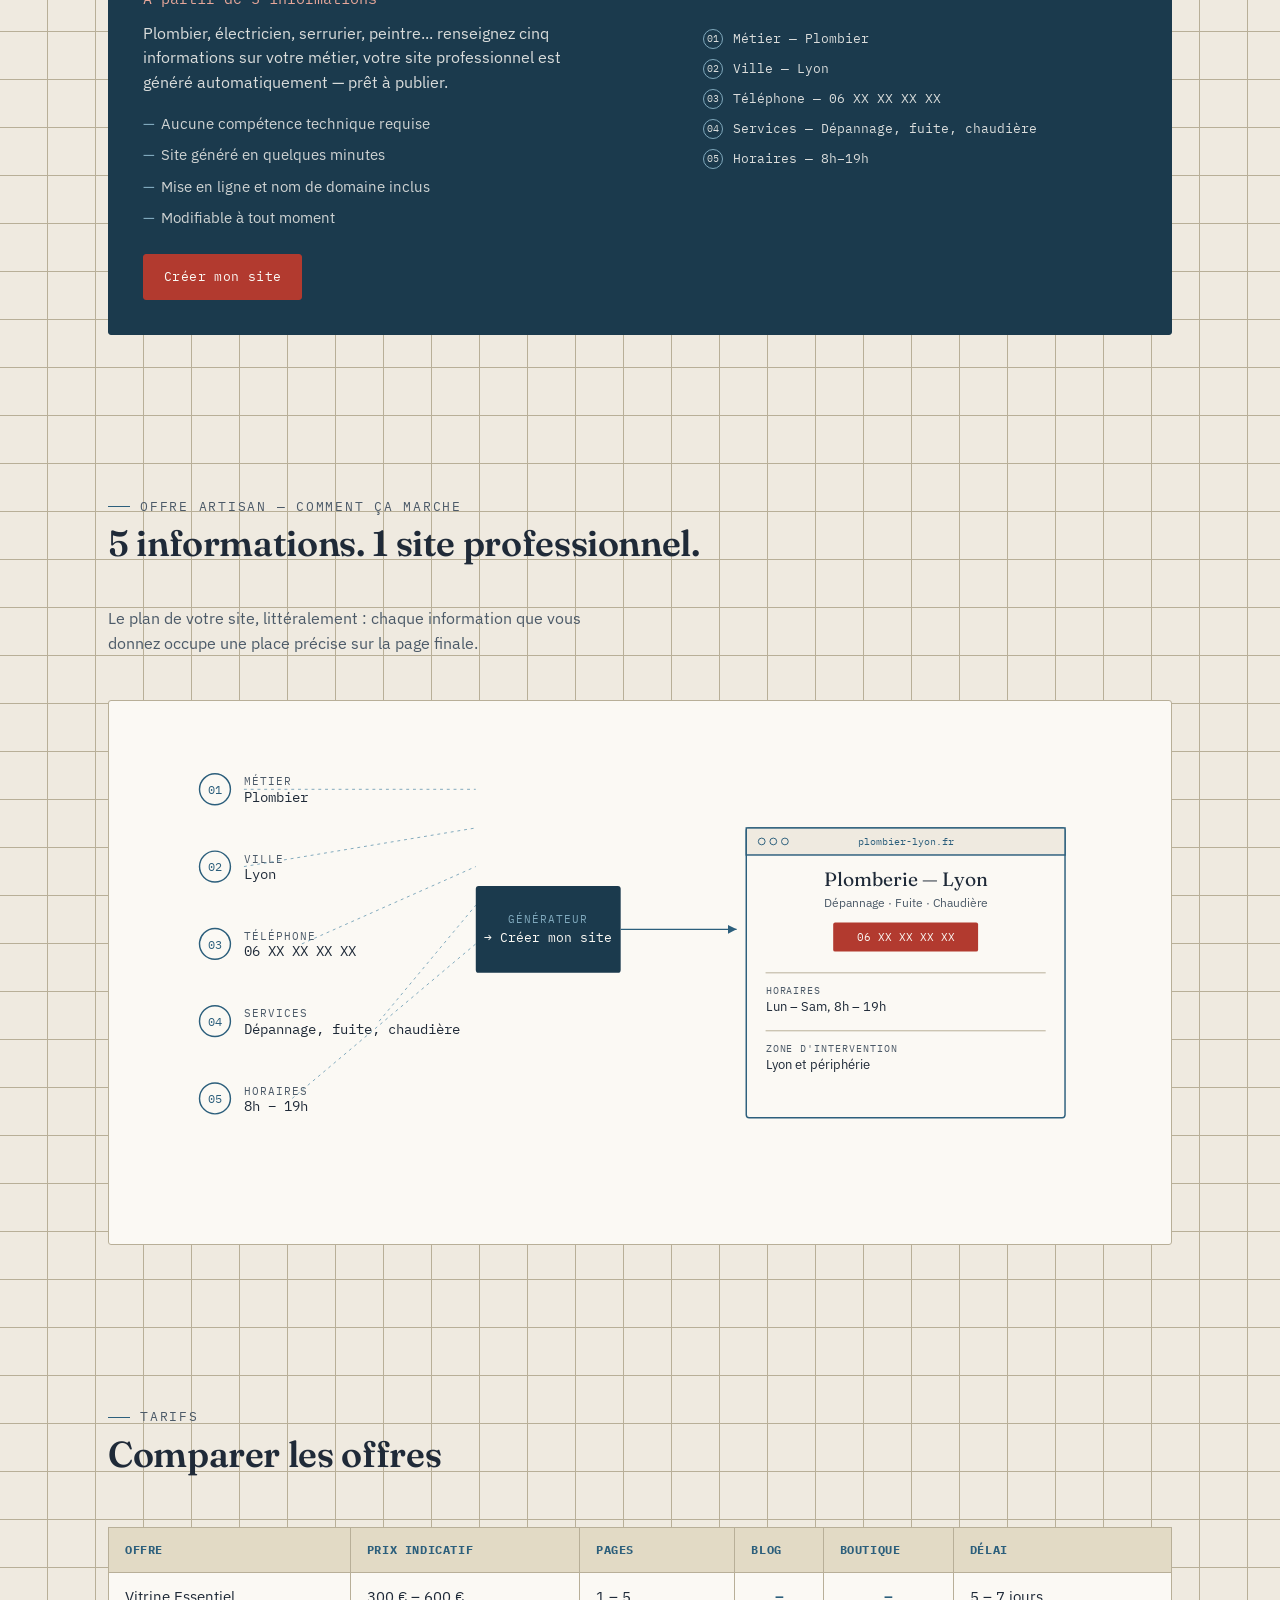
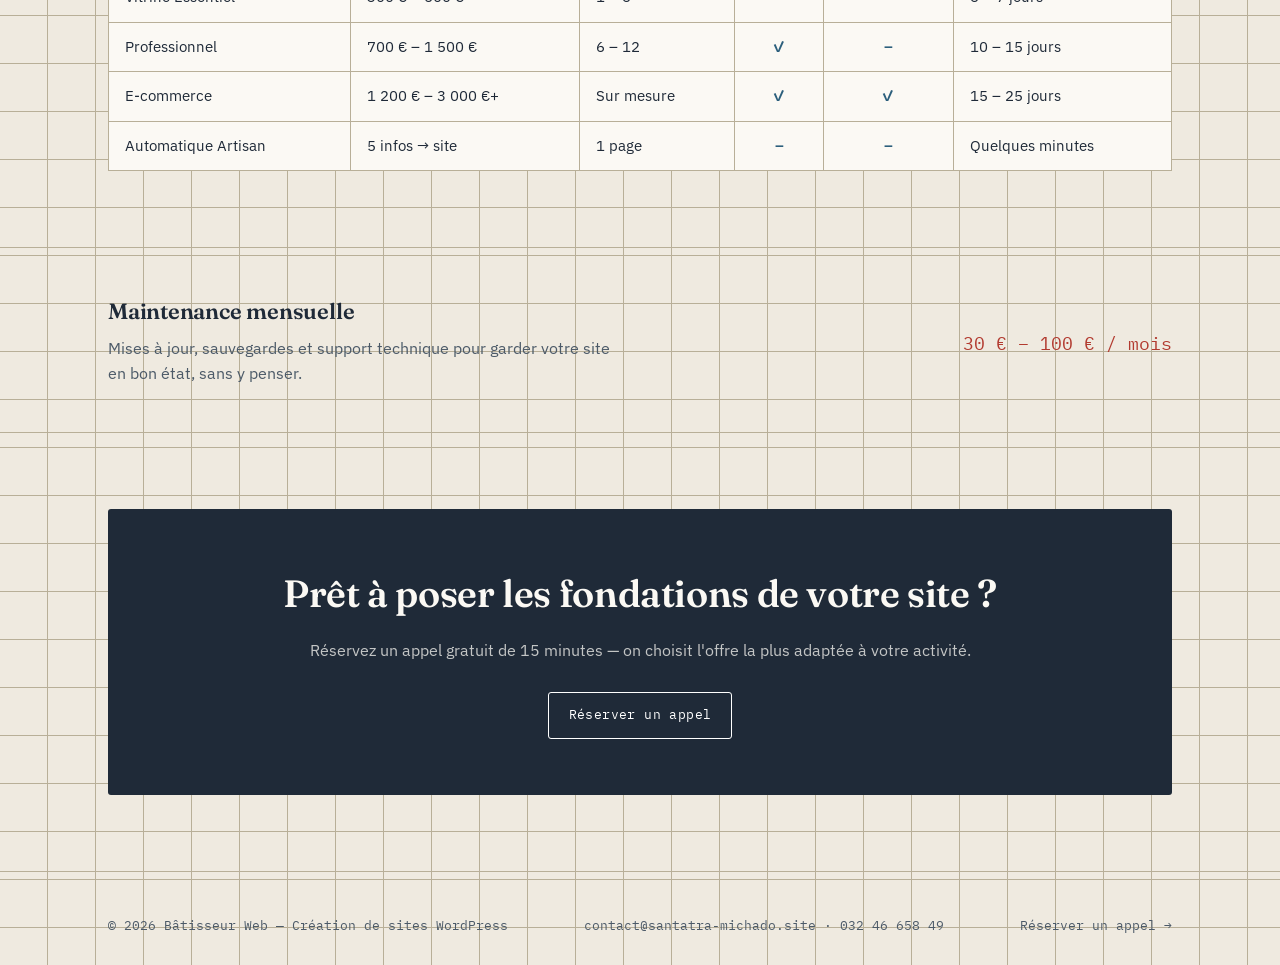
==== commit 94e42782: "update data" ====
--- a/index.html
+++ b/index.html
@@ -356,7 +356,7 @@
 <footer>
   <div class="wrap">
     <span>© 2026 Bâtisseur Web — Création de sites WordPress</span>
-    <span>contact@votre-domaine.fr · 06 XX XX XX XX <em style="opacity:.7">(à remplacer)</em></span>
+    <span>contact@santatra-michado.site · 032 46 658 49</span>
     <a href="reservation.html">Réserver un appel →</a>
   </div>
 </footer>
--- a/styles.css
+++ b/styles.css
@@ -153,7 +153,7 @@
 .btn:focus-visible{ outline: 2px solid var(--blueprint); outline-offset: 3px; }
 .btn-primary{
   background: var(--ink);
-  color: var(--white);
+  color: var(--white)!important;
   border-color: var(--ink);
 }
 .btn-primary:hover{ background: var(--blueprint-deep); border-color: var(--blueprint-deep); transform: translateY(-1px); }
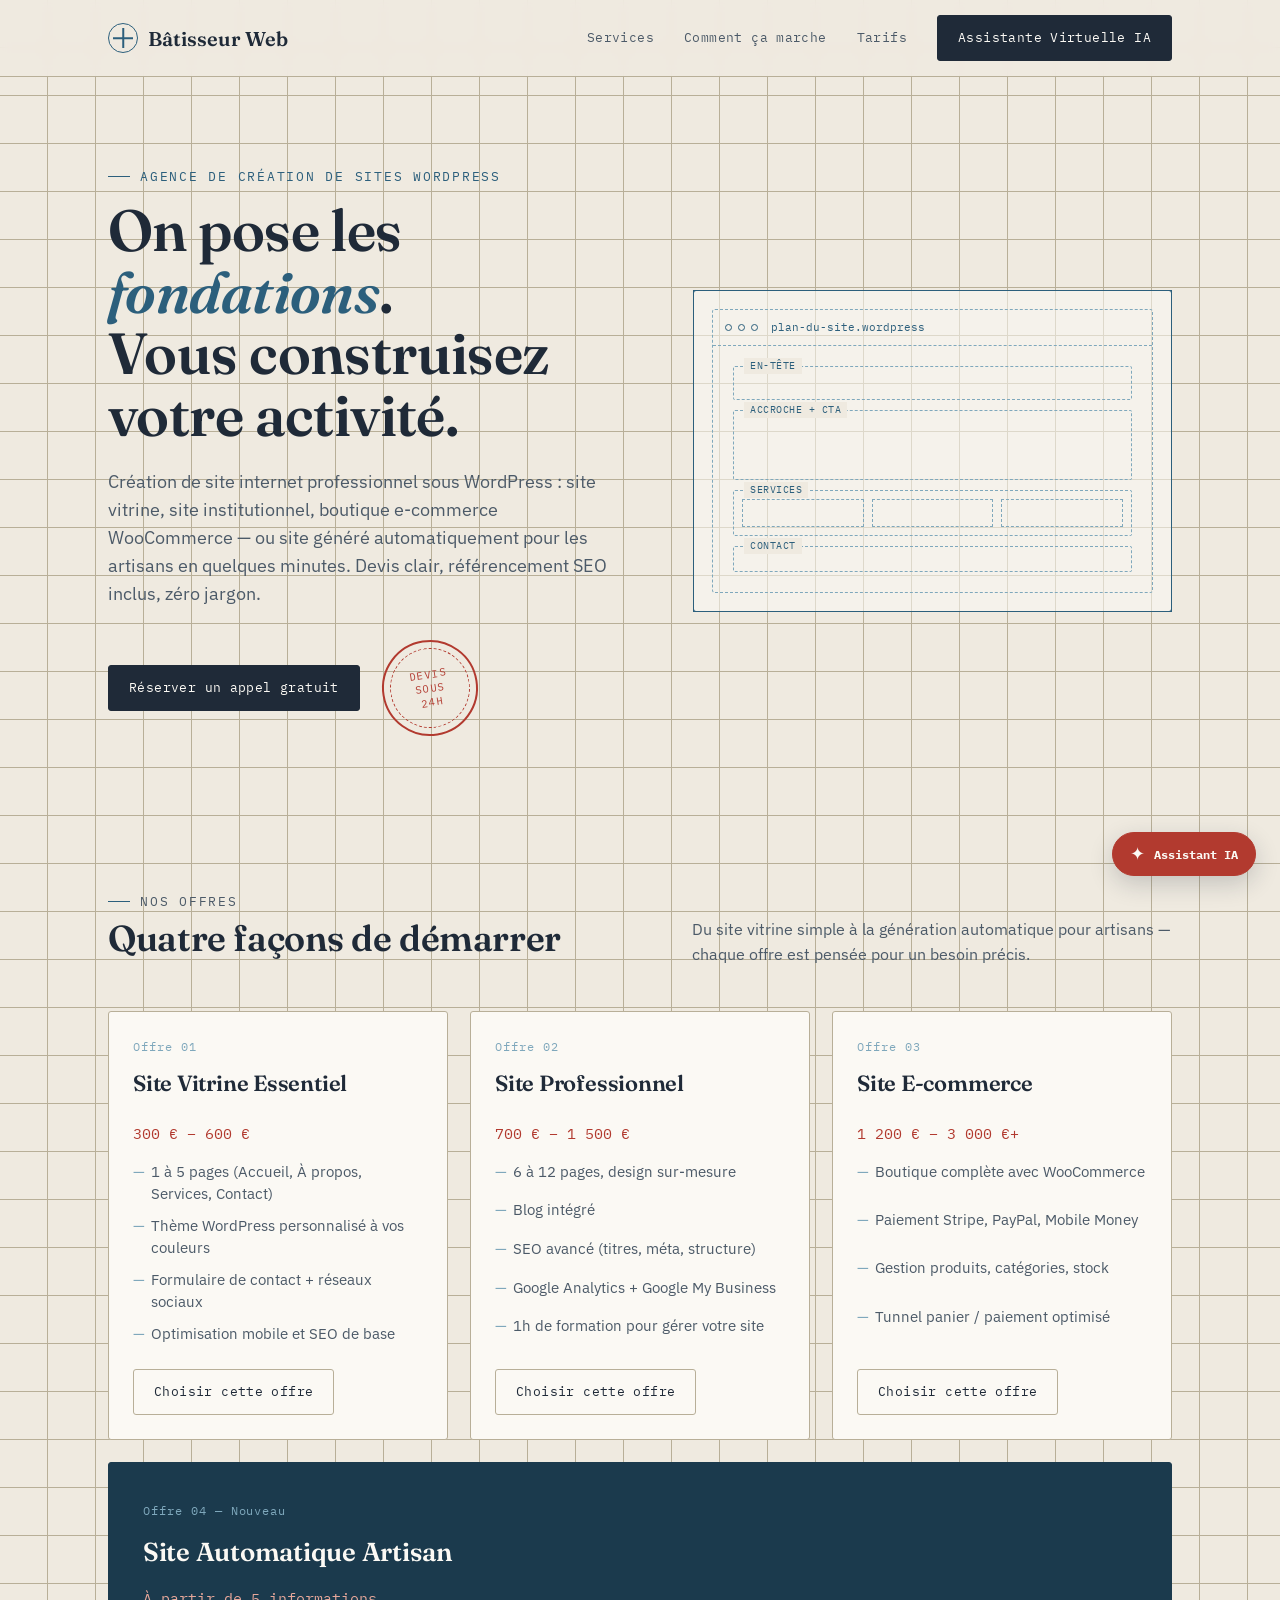
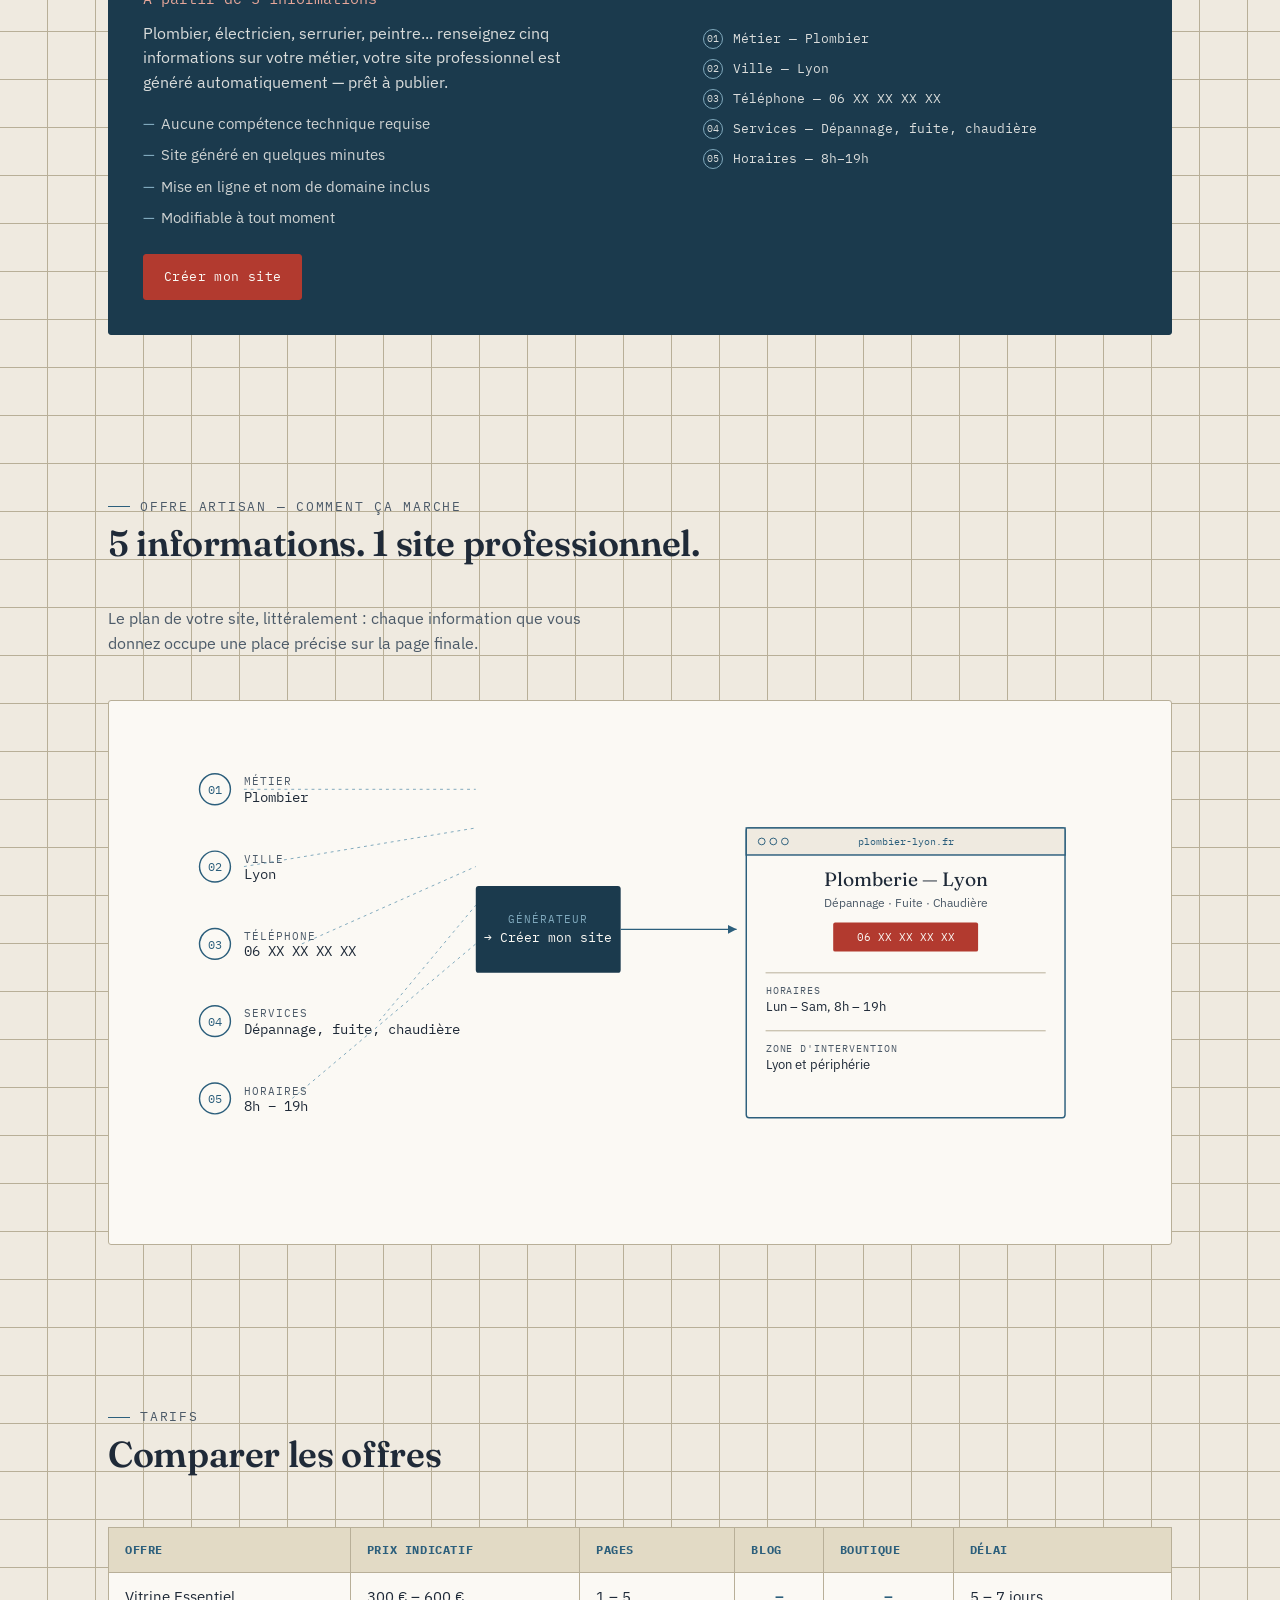
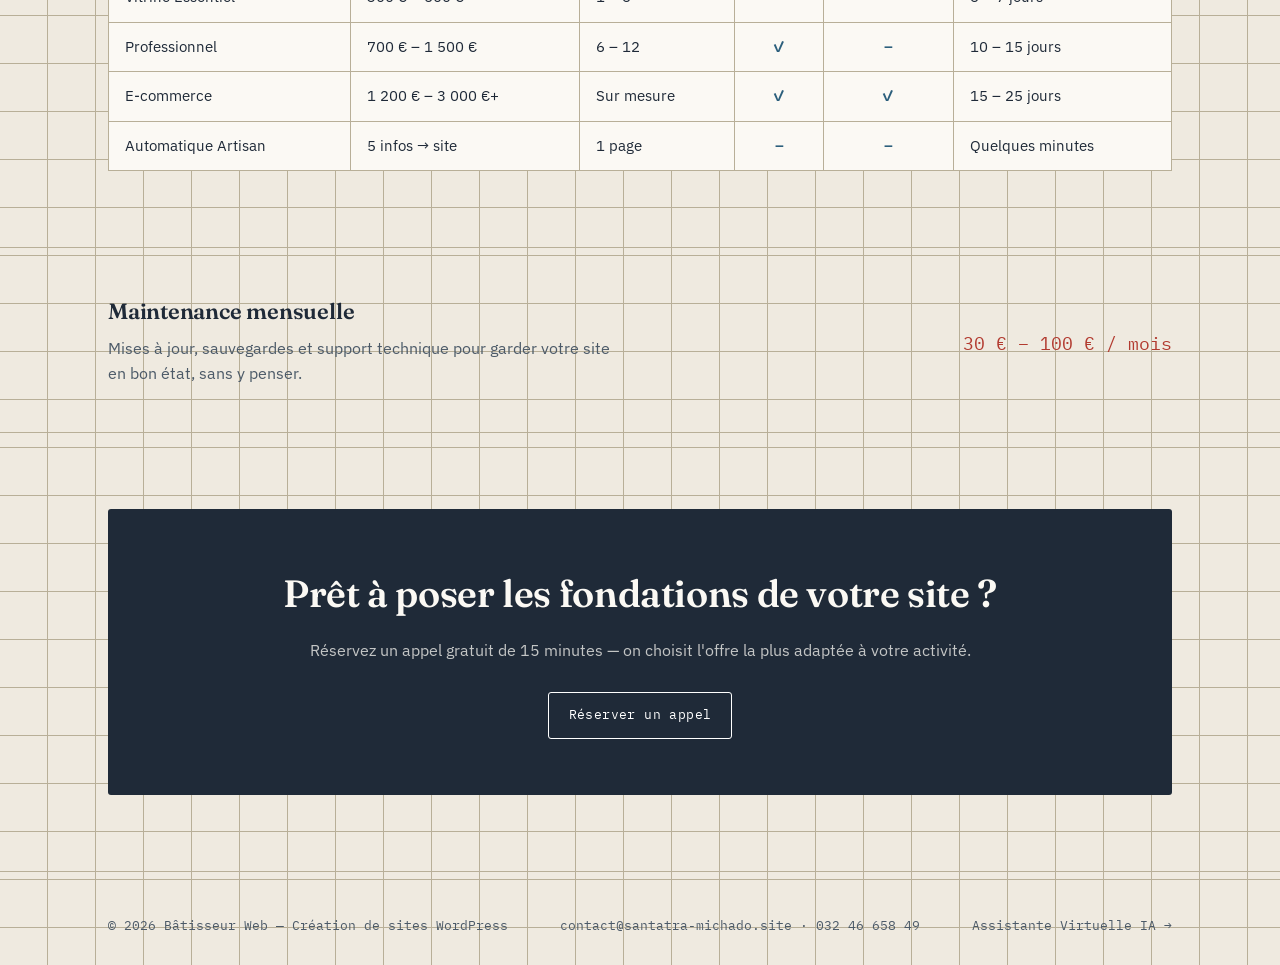
==== commit d73d7d65: "add assistante viirtuelle IA" ====
--- a/index.html
+++ b/index.html
@@ -57,7 +57,7 @@
       <a href="#services">Services</a>
       <a href="#comment-ca-marche">Comment ça marche</a>
       <a href="#tarifs">Tarifs</a>
-      <a href="reservation.html" class="btn btn-primary">Réserver un appel</a>
+      <a href="assistante-virtuelle-ia.html" class="btn btn-primary">Assistante Virtuelle IA</a>
     </nav>
     <button class="nav-toggle" id="navToggle" aria-label="Ouvrir le menu" aria-expanded="false"><span></span></button>
   </div>
@@ -357,7 +357,7 @@
   <div class="wrap">
     <span>© 2026 Bâtisseur Web — Création de sites WordPress</span>
     <span>contact@santatra-michado.site · 032 46 658 49</span>
-    <a href="reservation.html">Réserver un appel →</a>
+    <a href="assistante-virtuelle-ia.html">Assistante Virtuelle IA →</a>
   </div>
 </footer>
 
--- a/styles.css
+++ b/styles.css
@@ -590,6 +590,31 @@
 .confirm-box .stamp-badge{ margin: 0 auto 16px; }
 .confirm-box h3{ font-size: 20px; }
 .confirm-box p{ color: var(--ink-soft); margin: 10px 0 0; }
+
+/* -------------------- AI assistant -------------------- */
+.sr-only{ position:absolute; width:1px; height:1px; padding:0; margin:-1px; overflow:hidden; clip:rect(0,0,0,0); white-space:nowrap; border:0; }
+.ai-assistant{ position:fixed; right:24px; bottom:24px; z-index:60; font-family:var(--font-body); }
+.ai-panel[hidden]{ display:none !important; }
+.ai-launcher{ display:flex; align-items:center; gap:9px; margin-left:auto; border:1px solid var(--stamp); border-radius:24px; background:var(--stamp); color:var(--white); padding:12px 17px; font-family:var(--font-mono); font-size:12px; cursor:pointer; box-shadow:0 8px 24px rgba(31,42,56,.2); }
+.ai-launcher span{ font-size:18px; line-height:1; }
+.ai-panel{ width:min(380px, calc(100vw - 32px)); height:min(570px, calc(100vh - 110px)); display:flex; flex-direction:column; background:var(--white); border:1px solid var(--blueprint); box-shadow:0 15px 45px rgba(31,42,56,.24); margin-bottom:12px; }
+.ai-header{ display:flex; justify-content:space-between; gap:14px; padding:18px; background:var(--blueprint-deep); color:var(--white); }
+.ai-header strong{ display:block; font-family:var(--font-display); font-size:19px; font-weight:600; }
+.ai-kicker{ display:block; color:var(--blueprint-light); font-family:var(--font-mono); font-size:10px; letter-spacing:.08em; text-transform:uppercase; margin-bottom:5px; }
+.ai-close{ align-self:flex-start; border:0; background:none; color:var(--white); font-size:25px; cursor:pointer; line-height:1; }
+.ai-messages{ flex:1; overflow:auto; padding:16px; display:flex; flex-direction:column; gap:10px; background:var(--paper); }
+.ai-message{ max-width:88%; padding:10px 12px; border:1px solid var(--line); font-size:13.5px; line-height:1.45; }
+.ai-message.assistant{ align-self:flex-start; background:var(--white); color:var(--ink); }
+.ai-message.user{ align-self:flex-end; background:var(--blueprint); border-color:var(--blueprint); color:var(--white); }
+.ai-pending{ color:var(--ink-soft); font-style:italic; }
+.ai-suggestions{ display:flex; gap:7px; padding:10px 12px 0; overflow:auto; background:var(--white); }
+.ai-suggestions button{ flex-shrink:0; border:1px solid var(--blueprint-light); border-radius:15px; background:var(--white); color:var(--blueprint); padding:7px 9px; font-family:var(--font-mono); font-size:10px; cursor:pointer; }
+.ai-form{ display:flex; gap:8px; padding:12px; background:var(--white); border-top:1px solid var(--line); }
+.ai-form input{ min-width:0; flex:1; border:1px solid var(--line); background:var(--paper); padding:10px; font:14px var(--font-body); color:var(--ink); }
+.ai-form input:focus{ outline:1px solid var(--blueprint); }
+.ai-form button{ width:40px; border:1px solid var(--ink); background:var(--ink); color:var(--white); font-size:19px; cursor:pointer; }
+.ai-booking{ display:block; padding:0 12px 14px; background:var(--white); color:var(--stamp); font-family:var(--font-mono); font-size:11px; text-decoration:none; }
+.ai-booking:hover{ text-decoration:underline; }
 
 /* -------------------- Responsive -------------------- */
 @media (max-width: 880px){
@@ -616,6 +641,8 @@
 /* Comparison table -> stacked cards on narrow screens, so nothing
    overflows or forces horizontal scrolling on mobile. */
 @media (max-width: 700px){
+  .ai-assistant{ right:16px; bottom:16px; }
+  .ai-panel{ height:min(570px, calc(100vh - 96px)); }
   .compare{ border: none; }
   .compare thead{
     position:absolute;
@@ -665,3 +692,85 @@
 @media (prefers-reduced-motion: reduce){
   *{ transition: none !important; scroll-behavior: auto !important; }
 }
+
+/* -------------------- Assistante virtuelle IA -------------------- */
+.ia-hero{ padding:90px 0 76px; }
+.ia-hero-grid{ display:grid; grid-template-columns:1.05fr .95fr; gap:56px; align-items:center; }
+.ia-hero h1{ font-size:clamp(38px, 5vw, 62px); line-height:1.05; }
+.ia-hero h1 em{ color:var(--blueprint); }
+.ia-hero .lead{ max-width:48ch; color:var(--ink-soft); font-size:18px; margin:22px 0 32px; }
+.ia-console{ background:var(--blueprint-deep); color:var(--white); border:1px solid var(--blueprint); padding:18px; box-shadow:10px 10px 0 rgba(44,95,124,.16); }
+.ia-console-bar{ border-bottom:1px dashed var(--blueprint-light); padding:0 0 13px; font:11px var(--font-mono); color:var(--blueprint-light); }
+.ia-console-bar span{ display:inline-block; width:7px; height:7px; border:1px solid var(--blueprint-light); border-radius:50%; margin-right:5px; }
+.ia-console-label{ color:var(--blueprint-light); font:10px var(--font-mono); letter-spacing:.1em; margin:20px 0 12px; }
+.ia-bubble{ max-width:88%; padding:12px 14px; margin:10px 0; font-size:14px; line-height:1.45; }
+.ia-bubble.client{ margin-left:auto; background:rgba(127,168,188,.24); border:1px solid var(--blueprint-light); }
+.ia-bubble.assistant{ background:var(--white); color:var(--ink); }
+.ia-data{ display:flex; justify-content:space-between; gap:10px; flex-wrap:wrap; margin-top:22px; padding:13px 0 0; border-top:1px dashed var(--blueprint-light); font:11px var(--font-mono); color:var(--blueprint-light); }
+.ia-data b{ color:#E7A79A; font-weight:500; }
+.ia-problem-grid{ display:grid; grid-template-columns:repeat(3,1fr); gap:12px; }
+.ia-problem-grid span{ background:var(--white); border:1px solid var(--line); padding:18px; color:var(--ink-soft); font-size:14px; }
+.ia-problem-grid span::before{ content:"— "; color:var(--stamp); font-family:var(--font-mono); }
+.ia-conclusion{ margin:26px 0 0; color:var(--blueprint-deep); font-family:var(--font-display); font-size:22px; }
+.ia-tinted{ background:rgba(226,218,197,.58); border-top:1px solid var(--line); border-bottom:1px solid var(--line); }
+.ia-capabilities{ display:grid; grid-template-columns:repeat(4,1fr); gap:16px; }
+.ia-capabilities article{ border-top:2px solid var(--blueprint); padding:17px 0 0; }
+.ia-capabilities span,.plan-kicker{ color:var(--blueprint); font:11px var(--font-mono); letter-spacing:.09em; text-transform:uppercase; }
+.ia-capabilities h3{ margin:10px 0 8px; font-size:20px; }
+.ia-capabilities p{ margin:0; color:var(--ink-soft); font-size:14px; }
+.ia-flow{ list-style:none; padding:0; margin:0; display:grid; grid-template-columns:repeat(4,1fr); gap:15px; counter-reset:step; }
+.ia-flow li{ position:relative; min-height:142px; padding:22px 18px; background:var(--white); border:1px solid var(--line); display:flex; flex-direction:column; gap:16px; }
+.ia-flow li:not(:last-child)::after{ content:"→"; position:absolute; right:-12px; top:50%; z-index:1; color:var(--stamp); font:24px var(--font-mono); }
+.ia-flow b{ color:var(--blueprint); font:16px var(--font-mono); }
+.ia-flow span{ font-family:var(--font-display); font-size:19px; line-height:1.25; }
+.ia-team-note{ text-align:center; margin:24px 0 0; font:15px var(--font-mono); color:var(--ink-soft); }
+.ia-pricing-section{ background:var(--paper-dark); }
+.ia-pricing-grid{ display:grid; grid-template-columns:repeat(3,1fr); gap:20px; align-items:stretch; }
+.ia-plan{ position:relative; display:flex; flex-direction:column; background:var(--white); border:1px solid var(--line); padding:28px 24px; }
+.ia-plan h3{ font-size:40px; margin:12px 0 6px; }
+.ia-plan h3 small{ color:var(--ink-soft); font:13px var(--font-mono); }
+.ia-plan > p:not(.plan-kicker){ min-height:65px; color:var(--ink-soft); font-size:14px; margin:0 0 20px; }
+.ia-plan ul{ list-style:none; padding:0; margin:0 0 26px; display:grid; gap:9px; flex:1; }
+.ia-plan li{ color:var(--ink-soft); font-size:13.5px; padding-left:16px; position:relative; }
+.ia-plan li::before{ content:"✓"; position:absolute; left:0; color:var(--blueprint); }
+.ia-plan .btn{ align-self:flex-start; }
+.ia-plan-featured{ border:2px solid var(--stamp); transform:translateY(-12px); box-shadow:8px 10px 0 rgba(178,58,47,.14); }
+.ia-plan-featured h3{ color:var(--stamp); }
+.plan-badge{ position:absolute; right:16px; top:-13px; background:var(--stamp); color:var(--white); padding:5px 9px; font:10px var(--font-mono); letter-spacing:.08em; text-transform:uppercase; }
+.ia-price-note{ text-align:center; color:var(--ink-soft); font-size:13px; margin:29px 0 0; }
+.ia-audience-grid{ display:grid; grid-template-columns:repeat(3,1fr); gap:16px; }
+.ia-audience-grid article{ padding:20px; background:var(--white); border:1px solid var(--line); }
+.ia-audience-grid h3{ font-size:20px; margin:0 0 8px; }
+.ia-audience-grid p{ color:var(--ink-soft); font-size:14px; margin:0; }
+.ia-integrations{ display:grid; grid-template-columns:.85fr 1.15fr; gap:52px; align-items:center; }
+.ia-integrations h2{ font-size:clamp(26px,3vw,36px); }
+.ia-integrations p:not(.eyebrow){ color:var(--ink-soft); max-width:42ch; }
+.ia-integrations ul{ display:flex; flex-wrap:wrap; gap:10px; list-style:none; padding:0; margin:0; }
+.ia-integrations li{ padding:10px 13px; border:1px solid var(--blueprint-light); background:var(--white); color:var(--blueprint); font:12px var(--font-mono); }
+.ia-faq-wrap{ display:grid; grid-template-columns:.7fr 1.3fr; gap:50px; align-items:start; }
+.ia-faq{ border-top:1px solid var(--line); }
+.ia-faq details{ border-bottom:1px solid var(--line); background:rgba(251,249,244,.45); }
+.ia-faq summary{ cursor:pointer; padding:17px 40px 17px 0; position:relative; font-family:var(--font-display); font-size:18px; }
+.ia-faq summary::after{ content:"+"; position:absolute; right:2px; color:var(--stamp); font:24px var(--font-mono); top:12px; }
+.ia-faq details[open] summary::after{ content:"−"; }
+.ia-faq p{ margin:0; padding:0 24px 18px 0; color:var(--ink-soft); font-size:14px; }
+.ia-final-ctas{ justify-content:center; }
+.cta-banner .btn-ghost{ color:var(--white); border-color:rgba(251,249,244,.65); }
+.cta-banner .btn-ghost:hover{ border-color:var(--white); }
+
+@media (max-width: 880px){
+  .ia-hero-grid,.ia-integrations,.ia-faq-wrap{ grid-template-columns:1fr; }
+  .ia-capabilities{ grid-template-columns:repeat(2,1fr); }
+  .ia-pricing-grid{ grid-template-columns:1fr; max-width:560px; margin:0 auto; }
+  .ia-plan-featured{ transform:none; }
+  .ia-faq-wrap{ gap:30px; }
+}
+@media (max-width: 700px){
+  .ia-hero{ padding:62px 0 58px; }
+  .ia-problem-grid,.ia-audience-grid{ grid-template-columns:1fr; }
+  .ia-capabilities{ grid-template-columns:1fr; }
+  .ia-flow{ grid-template-columns:1fr; }
+  .ia-flow li{ min-height:0; }
+  .ia-flow li:not(:last-child)::after{ content:"↓"; right:auto; left:50%; top:auto; bottom:-21px; background:var(--paper); padding:0 6px; transform:translateX(-50%); }
+  .ia-console{ box-shadow:6px 6px 0 rgba(44,95,124,.16); }
+}
